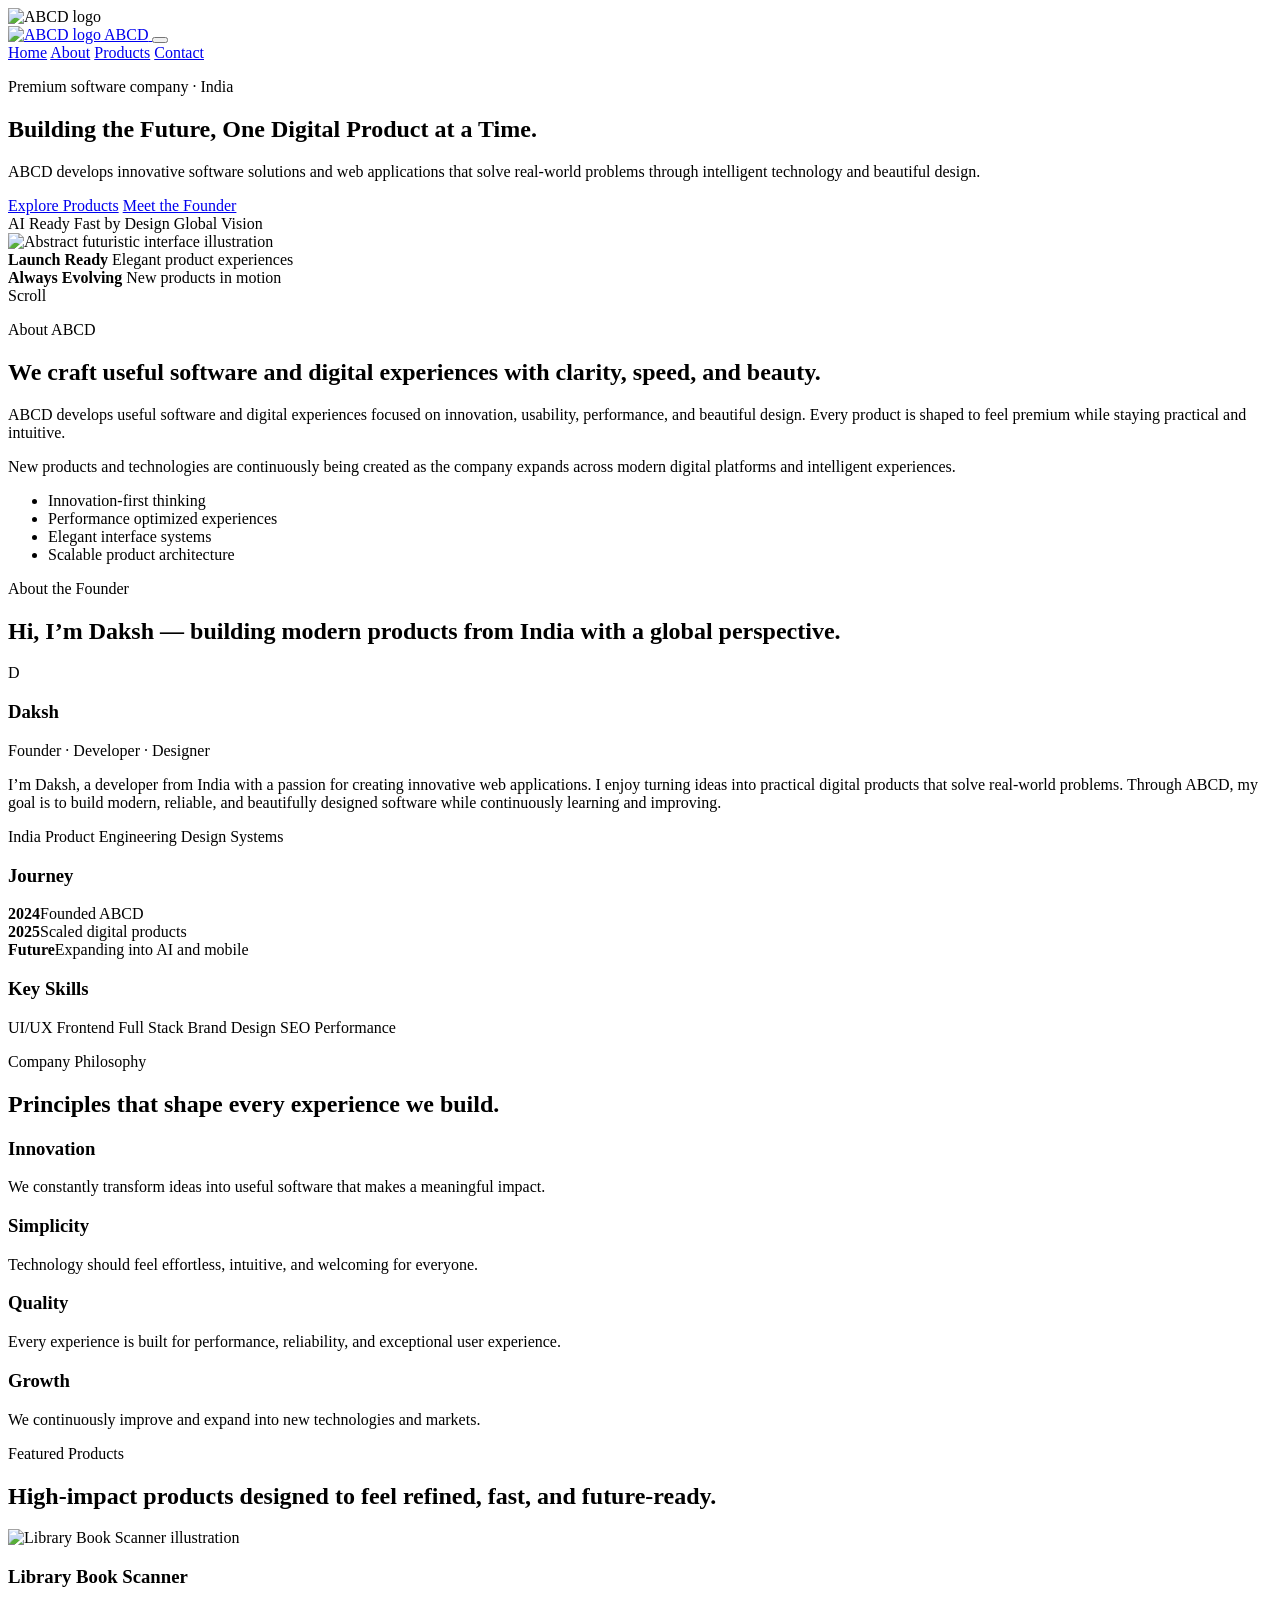
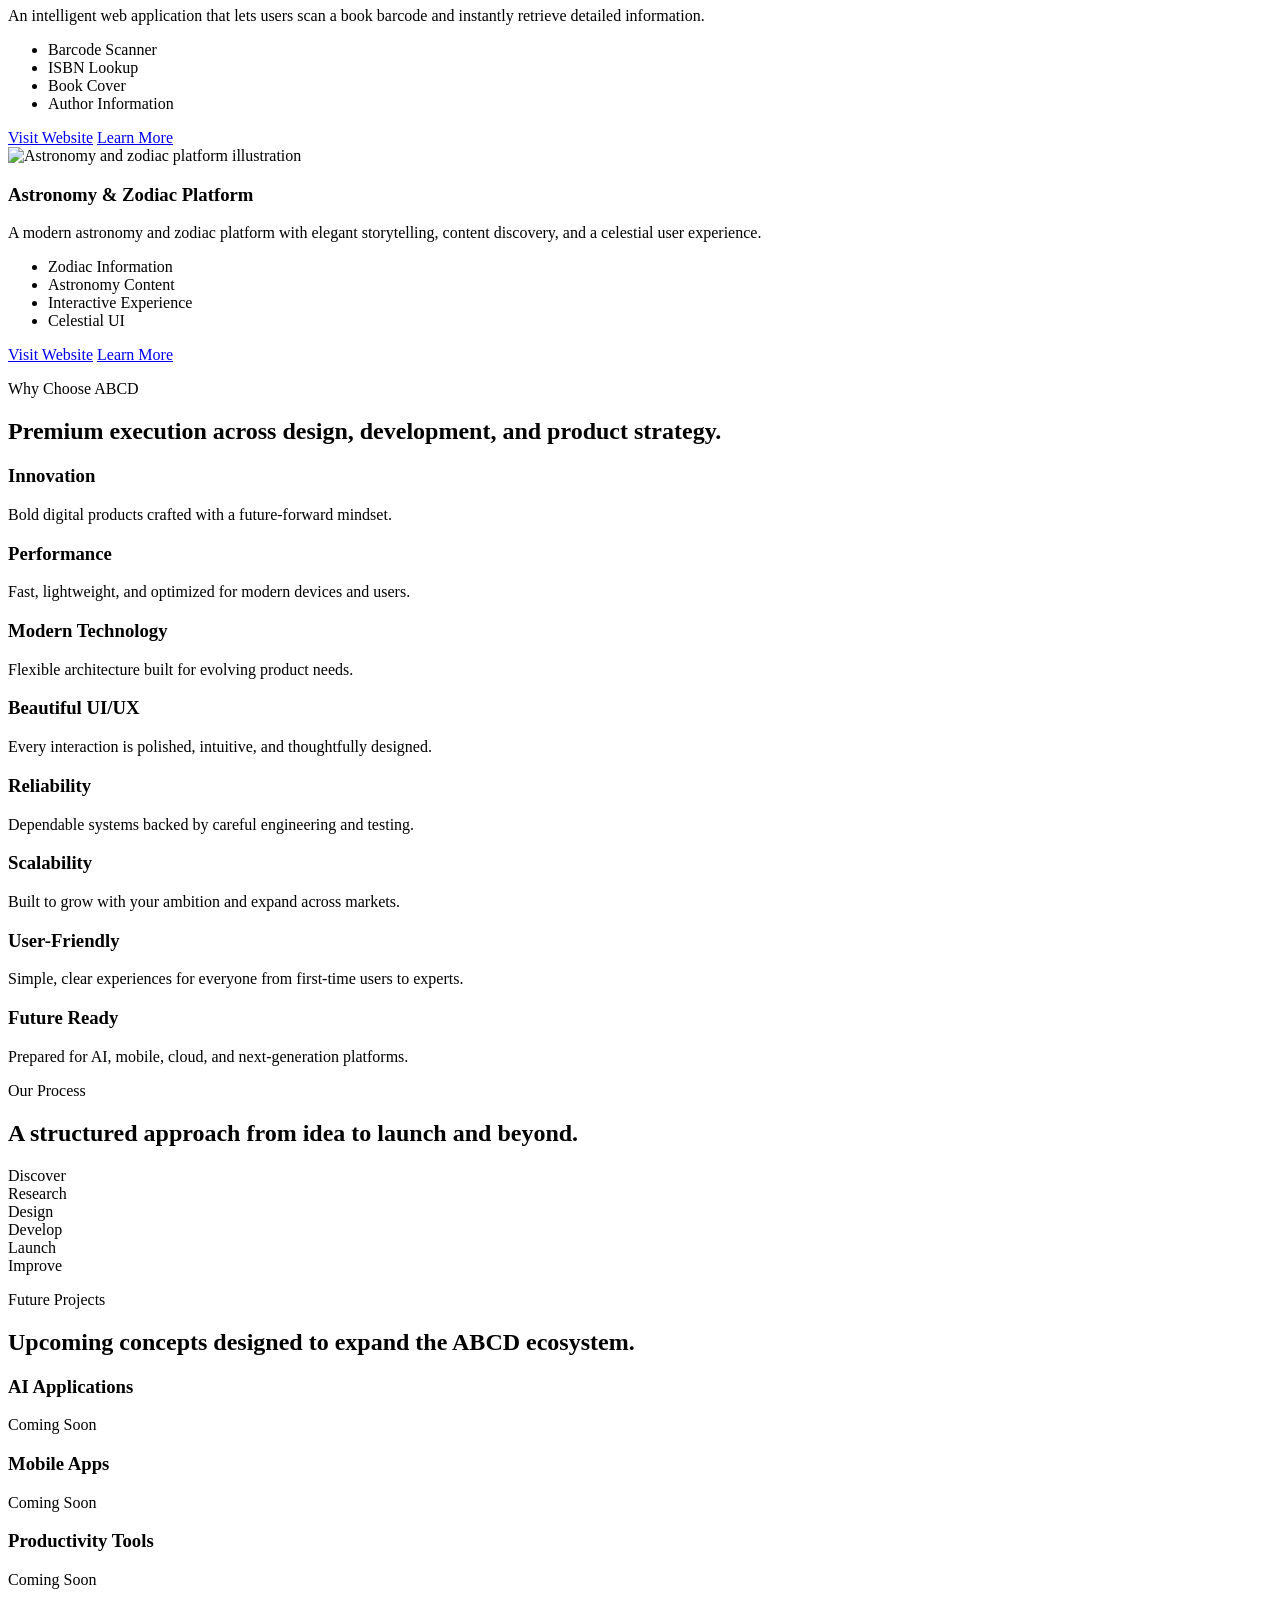
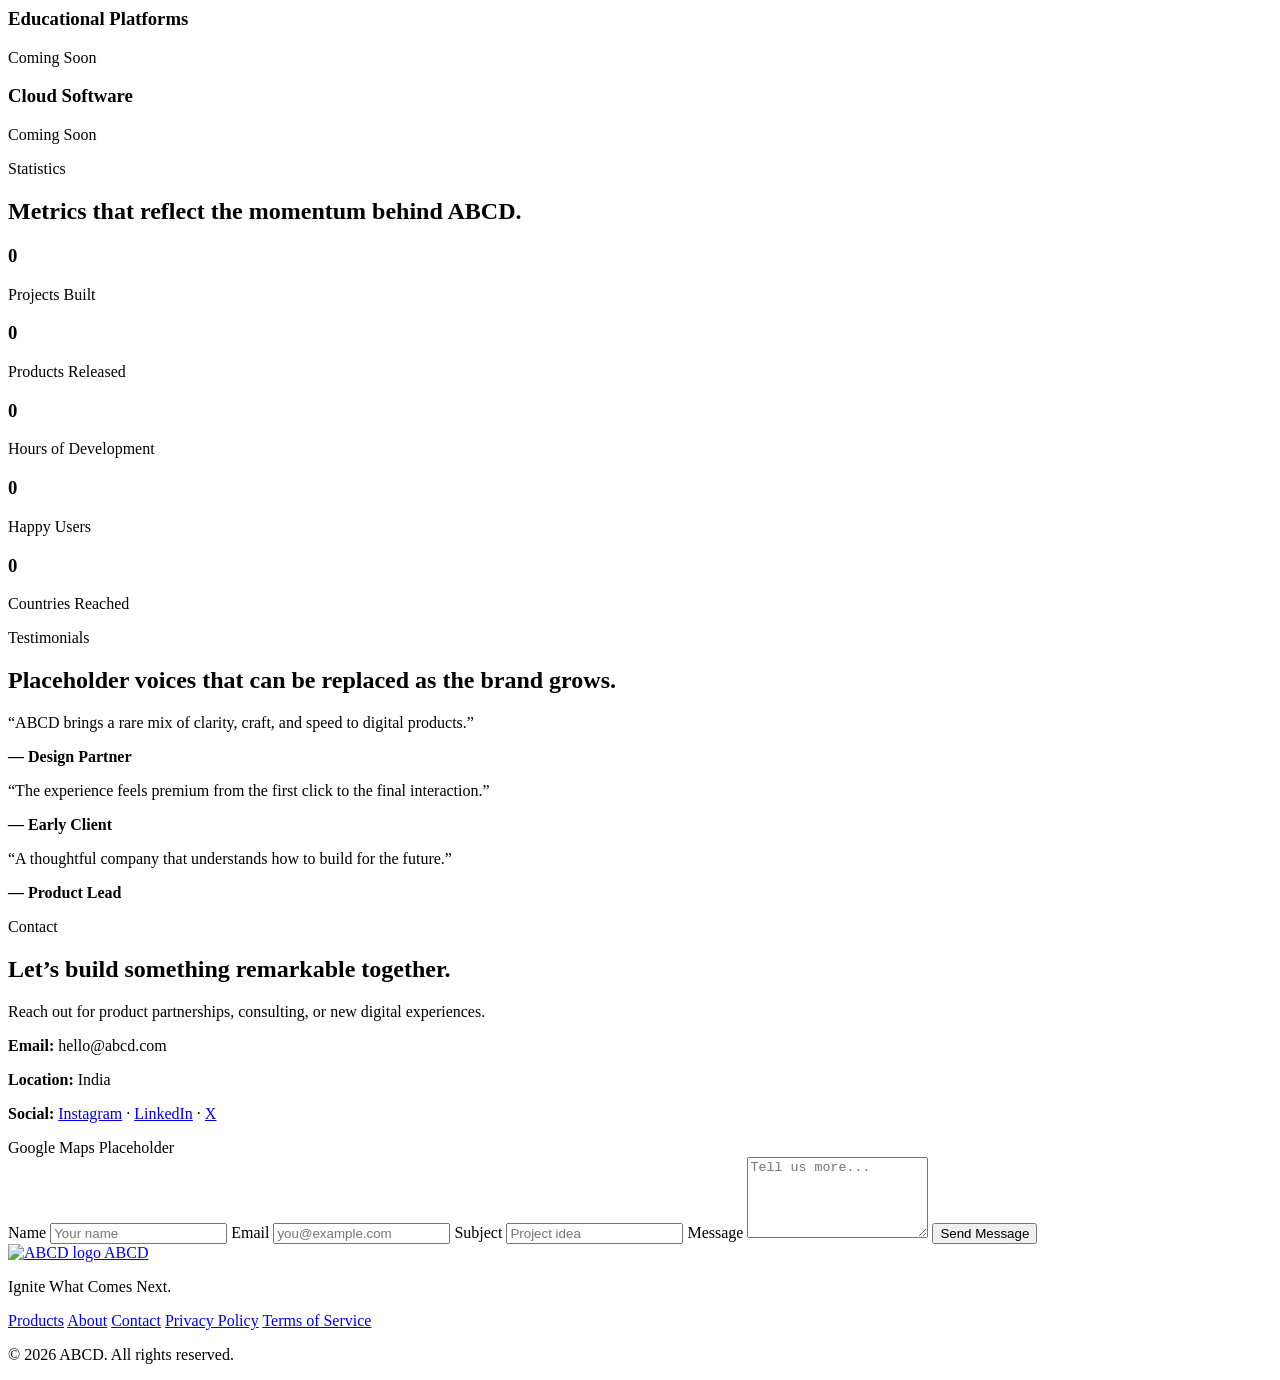
==== index.html @ 590b27d1 "Add files via upload" ====
<!DOCTYPE html>
<html lang="en">
  <head>
    <meta charset="UTF-8" />
    <meta name="viewport" content="width=device-width, initial-scale=1.0" />
    <title>ABCD | Premium Software Company</title>
    <meta
      name="description"
      content="ABCD develops innovative software solutions and digital experiences focused on design, performance, reliability, and future-ready technology."
    />
    <meta name="theme-color" content="#06040b" />
    <meta property="og:title" content="ABCD | Premium Software Company" />
    <meta
      property="og:description"
      content="Building the future, one digital product at a time."
    />
    <meta property="og:type" content="website" />
    <meta property="og:url" content="https://abcdisfree.github.io/ABCD/" />
    <meta property="og:image" content="https://abcdisfree.github.io/ABCD/images/logo.svg" />
    <meta name="twitter:card" content="summary_large_image" />
    <meta name="twitter:title" content="ABCD | Premium Software Company" />
    <meta name="twitter:description" content="Building the future, one digital product at a time." />
    <link rel="canonical" href="https://abcdisfree.github.io/ABCD/" />
    <link rel="icon" href="images/logo.svg" type="image/svg+xml" />
    <link rel="preconnect" href="https://fonts.googleapis.com" />
    <link rel="preconnect" href="https://fonts.gstatic.com" crossorigin />
    <link
      href="https://fonts.googleapis.com/css2?family=Inter:wght@400;500;600;700;800&display=swap"
      rel="stylesheet"
    />
    <link rel="stylesheet" href="css/style.css" />
    <link rel="stylesheet" href="css/animations.css" />
    <link rel="stylesheet" href="css/responsive.css" />
    <script type="application/ld+json">
      {
        "@context": "https://schema.org",
        "@type": "Organization",
        "name": "ABCD",
        "url": "https://abcdisfree.github.io/ABCD/",
        "description": "Premium software company creating digital products and intelligent web experiences.",
        "logo": "https://abcdisfree.github.io/ABCD/images/logo.svg"
      }
    </script>
  </head>
  <body>
    <div class="page-loader" aria-hidden="true">
      <div class="loader-ring">
        <img src="images/logo.svg" alt="ABCD logo" />
      </div>
    </div>

    <div class="site-bg" aria-hidden="true">
      <div class="orb orb-a"></div>
      <div class="orb orb-b"></div>
      <div class="orb orb-c"></div>
    </div>

    <header class="site-header" id="top">
      <a class="brand" href="index.html" aria-label="ABCD home">
        <img src="images/logo.svg" alt="ABCD logo" />
        <span>ABCD</span>
      </a>
      <button class="nav-toggle" aria-label="Toggle navigation" aria-expanded="false">
        <span></span><span></span><span></span>
      </button>
      <nav class="site-nav" aria-label="Primary">
        <a href="index.html" class="active">Home</a>
        <a href="about.html">About</a>
        <a href="products.html">Products</a>
        <a href="contact.html">Contact</a>
      </nav>
    </header>

    <main>
      <section class="hero section">
        <div class="hero-copy reveal">
          <p class="eyebrow">Premium software company · India</p>
          <h1>Building the Future, One Digital Product at a Time.</h1>
          <p class="hero-subtitle">
            ABCD develops innovative software solutions and web applications that solve real-world problems through intelligent technology and beautiful design.
          </p>
          <div class="hero-actions">
            <a href="products.html" class="btn btn-primary">Explore Products</a>
            <a href="about.html#founder" class="btn btn-secondary">Meet the Founder</a>
          </div>
          <div class="hero-badges">
            <span>AI Ready</span>
            <span>Fast by Design</span>
            <span>Global Vision</span>
          </div>
        </div>
        <div class="hero-visual reveal">
          <div class="glass-card hero-panel">
            <img src="images/hero/hero-visual.svg" alt="Abstract futuristic interface illustration" />
          </div>
          <div class="floating-card card-top">
            <strong>Launch Ready</strong>
            <span>Elegant product experiences</span>
          </div>
          <div class="floating-card card-bottom">
            <strong>Always Evolving</strong>
            <span>New products in motion</span>
          </div>
        </div>
        <div class="scroll-indicator" aria-hidden="true">
          <span>Scroll</span>
          <div class="mouse"><span></span></div>
        </div>
      </section>

      <section class="section about-spotlight" id="about">
        <div class="section-heading reveal">
          <p class="eyebrow">About ABCD</p>
          <h2>We craft useful software and digital experiences with clarity, speed, and beauty.</h2>
        </div>
        <div class="split-grid">
          <div class="glass-card reveal">
            <p>
              ABCD develops useful software and digital experiences focused on innovation, usability, performance, and beautiful design. Every product is shaped to feel premium while staying practical and intuitive.
            </p>
            <p>
              New products and technologies are continuously being created as the company expands across modern digital platforms and intelligent experiences.
            </p>
          </div>
          <div class="glass-card reveal">
            <ul class="feature-list">
              <li>Innovation-first thinking</li>
              <li>Performance optimized experiences</li>
              <li>Elegant interface systems</li>
              <li>Scalable product architecture</li>
            </ul>
          </div>
        </div>
      </section>

      <section class="section founder-section" id="founder">
        <div class="section-heading reveal">
          <p class="eyebrow">About the Founder</p>
          <h2>Hi, I’m Daksh — building modern products from India with a global perspective.</h2>
        </div>
        <div class="founder-grid">
          <div class="glass-card founder-card reveal">
            <div class="founder-avatar">D</div>
            <h3>Daksh</h3>
            <p class="founder-role">Founder · Developer · Designer</p>
            <p>
              I’m Daksh, a developer from India with a passion for creating innovative web applications. I enjoy turning ideas into practical digital products that solve real-world problems. Through ABCD, my goal is to build modern, reliable, and beautifully designed software while continuously learning and improving.
            </p>
            <div class="founder-meta">
              <span>India</span>
              <span>Product Engineering</span>
              <span>Design Systems</span>
            </div>
          </div>
          <div class="glass-card reveal">
            <div class="timeline-card">
              <h3>Journey</h3>
              <div class="timeline">
                <div><strong>2024</strong><span>Founded ABCD</span></div>
                <div><strong>2025</strong><span>Scaled digital products</span></div>
                <div><strong>Future</strong><span>Expanding into AI and mobile</span></div>
              </div>
            </div>
            <div class="skills-card">
              <h3>Key Skills</h3>
              <div class="skill-tags">
                <span>UI/UX</span>
                <span>Frontend</span>
                <span>Full Stack</span>
                <span>Brand Design</span>
                <span>SEO</span>
                <span>Performance</span>
              </div>
            </div>
          </div>
        </div>
      </section>

      <section class="section philosophy-section">
        <div class="section-heading reveal">
          <p class="eyebrow">Company Philosophy</p>
          <h2>Principles that shape every experience we build.</h2>
        </div>
        <div class="card-grid">
          <article class="glass-card philosophy-card reveal">
            <h3>Innovation</h3>
            <p>We constantly transform ideas into useful software that makes a meaningful impact.</p>
          </article>
          <article class="glass-card philosophy-card reveal">
            <h3>Simplicity</h3>
            <p>Technology should feel effortless, intuitive, and welcoming for everyone.</p>
          </article>
          <article class="glass-card philosophy-card reveal">
            <h3>Quality</h3>
            <p>Every experience is built for performance, reliability, and exceptional user experience.</p>
          </article>
          <article class="glass-card philosophy-card reveal">
            <h3>Growth</h3>
            <p>We continuously improve and expand into new technologies and markets.</p>
          </article>
        </div>
      </section>

      <section class="section featured-section" id="products">
        <div class="section-heading reveal">
          <p class="eyebrow">Featured Products</p>
          <h2>High-impact products designed to feel refined, fast, and future-ready.</h2>
        </div>
        <div class="card-grid product-grid">
          <article class="glass-card product-card reveal">
            <img src="images/products/library.svg" alt="Library Book Scanner illustration" />
            <h3>Library Book Scanner</h3>
            <p>An intelligent web application that lets users scan a book barcode and instantly retrieve detailed information.</p>
            <ul>
              <li>Barcode Scanner</li>
              <li>ISBN Lookup</li>
              <li>Book Cover</li>
              <li>Author Information</li>
            </ul>
            <div class="card-actions">
              <a href="https://abcdisfree.github.io/library/" target="_blank" rel="noreferrer" class="btn btn-primary">Visit Website</a>
              <a href="products.html" class="btn btn-secondary">Learn More</a>
            </div>
          </article>
          <article class="glass-card product-card reveal">
            <img src="images/products/astronomy.svg" alt="Astronomy and zodiac platform illustration" />
            <h3>Astronomy &amp; Zodiac Platform</h3>
            <p>A modern astronomy and zodiac platform with elegant storytelling, content discovery, and a celestial user experience.</p>
            <ul>
              <li>Zodiac Information</li>
              <li>Astronomy Content</li>
              <li>Interactive Experience</li>
              <li>Celestial UI</li>
            </ul>
            <div class="card-actions">
              <a href="https://abcdisfree.github.io/zodiac/" target="_blank" rel="noreferrer" class="btn btn-primary">Visit Website</a>
              <a href="products.html" class="btn btn-secondary">Learn More</a>
            </div>
          </article>
        </div>
      </section>

      <section class="section">
        <div class="section-heading reveal">
          <p class="eyebrow">Why Choose ABCD</p>
          <h2>Premium execution across design, development, and product strategy.</h2>
        </div>
        <div class="card-grid feature-grid">
          <article class="glass-card feature-card reveal"><h3>Innovation</h3><p>Bold digital products crafted with a future-forward mindset.</p></article>
          <article class="glass-card feature-card reveal"><h3>Performance</h3><p>Fast, lightweight, and optimized for modern devices and users.</p></article>
          <article class="glass-card feature-card reveal"><h3>Modern Technology</h3><p>Flexible architecture built for evolving product needs.</p></article>
          <article class="glass-card feature-card reveal"><h3>Beautiful UI/UX</h3><p>Every interaction is polished, intuitive, and thoughtfully designed.</p></article>
          <article class="glass-card feature-card reveal"><h3>Reliability</h3><p>Dependable systems backed by careful engineering and testing.</p></article>
          <article class="glass-card feature-card reveal"><h3>Scalability</h3><p>Built to grow with your ambition and expand across markets.</p></article>
          <article class="glass-card feature-card reveal"><h3>User-Friendly</h3><p>Simple, clear experiences for everyone from first-time users to experts.</p></article>
          <article class="glass-card feature-card reveal"><h3>Future Ready</h3><p>Prepared for AI, mobile, cloud, and next-generation platforms.</p></article>
        </div>
      </section>

      <section class="section process-section">
        <div class="section-heading reveal">
          <p class="eyebrow">Our Process</p>
          <h2>A structured approach from idea to launch and beyond.</h2>
        </div>
        <div class="process-timeline reveal">
          <div>Discover</div>
          <div>Research</div>
          <div>Design</div>
          <div>Develop</div>
          <div>Launch</div>
          <div>Improve</div>
        </div>
      </section>

      <section class="section future-section">
        <div class="section-heading reveal">
          <p class="eyebrow">Future Projects</p>
          <h2>Upcoming concepts designed to expand the ABCD ecosystem.</h2>
        </div>
        <div class="card-grid future-grid">
          <article class="glass-card future-card reveal"><h3>AI Applications</h3><p>Coming Soon</p></article>
          <article class="glass-card future-card reveal"><h3>Mobile Apps</h3><p>Coming Soon</p></article>
          <article class="glass-card future-card reveal"><h3>Productivity Tools</h3><p>Coming Soon</p></article>
          <article class="glass-card future-card reveal"><h3>Educational Platforms</h3><p>Coming Soon</p></article>
          <article class="glass-card future-card reveal"><h3>Cloud Software</h3><p>Coming Soon</p></article>
        </div>
      </section>

      <section class="section stats-section">
        <div class="section-heading reveal">
          <p class="eyebrow">Statistics</p>
          <h2>Metrics that reflect the momentum behind ABCD.</h2>
        </div>
        <div class="stats-grid">
          <article class="glass-card stat-card reveal"><h3 data-count="18">0</h3><p>Projects Built</p></article>
          <article class="glass-card stat-card reveal"><h3 data-count="2">0</h3><p>Products Released</p></article>
          <article class="glass-card stat-card reveal"><h3 data-count="5000">0</h3><p>Hours of Development</p></article>
          <article class="glass-card stat-card reveal"><h3 data-count="1200">0</h3><p>Happy Users</p></article>
          <article class="glass-card stat-card reveal"><h3 data-count="8">0</h3><p>Countries Reached</p></article>
        </div>
      </section>

      <section class="section testimonials-section">
        <div class="section-heading reveal">
          <p class="eyebrow">Testimonials</p>
          <h2>Placeholder voices that can be replaced as the brand grows.</h2>
        </div>
        <div class="card-grid testimonial-grid">
          <article class="glass-card testimonial-card reveal">
            <p>“ABCD brings a rare mix of clarity, craft, and speed to digital products.”</p>
            <strong>— Design Partner</strong>
          </article>
          <article class="glass-card testimonial-card reveal">
            <p>“The experience feels premium from the first click to the final interaction.”</p>
            <strong>— Early Client</strong>
          </article>
          <article class="glass-card testimonial-card reveal">
            <p>“A thoughtful company that understands how to build for the future.”</p>
            <strong>— Product Lead</strong>
          </article>
        </div>
      </section>
    </main>

    <section class="section contact-section" id="contact">
      <div class="contact-shell glass-card reveal">
        <div class="contact-copy">
          <p class="eyebrow">Contact</p>
          <h2>Let’s build something remarkable together.</h2>
          <p>Reach out for product partnerships, consulting, or new digital experiences.</p>
          <div class="company-info">
            <p><strong>Email:</strong> hello@abcd.com</p>
            <p><strong>Location:</strong> India</p>
            <p><strong>Social:</strong> <a href="#">Instagram</a> · <a href="#">LinkedIn</a> · <a href="#">X</a></p>
          </div>
          <div class="map-placeholder">Google Maps Placeholder</div>
        </div>
        <form class="contact-form">
          <label>
            Name
            <input type="text" name="name" placeholder="Your name" />
          </label>
          <label>
            Email
            <input type="email" name="email" placeholder="you@example.com" />
          </label>
          <label>
            Subject
            <input type="text" name="subject" placeholder="Project idea" />
          </label>
          <label>
            Message
            <textarea name="message" rows="5" placeholder="Tell us more..."></textarea>
          </label>
          <button type="submit" class="btn btn-primary">Send Message</button>
        </form>
      </div>
    </section>

    <footer class="site-footer">
      <div class="footer-brand">
        <a class="brand" href="index.html">
          <img src="images/logo.svg" alt="ABCD logo" />
          <span>ABCD</span>
        </a>
        <p>Ignite What Comes Next.</p>
      </div>
      <div class="footer-links">
        <a href="products.html">Products</a>
        <a href="about.html">About</a>
        <a href="contact.html">Contact</a>
        <a href="#">Privacy Policy</a>
        <a href="#">Terms of Service</a>
      </div>
      <p class="copyright">© 2026 ABCD. All rights reserved.</p>
    </footer>

    <script src="js/script.js"></script>
    <script src="js/animations.js"></script>
  </body>
</html>
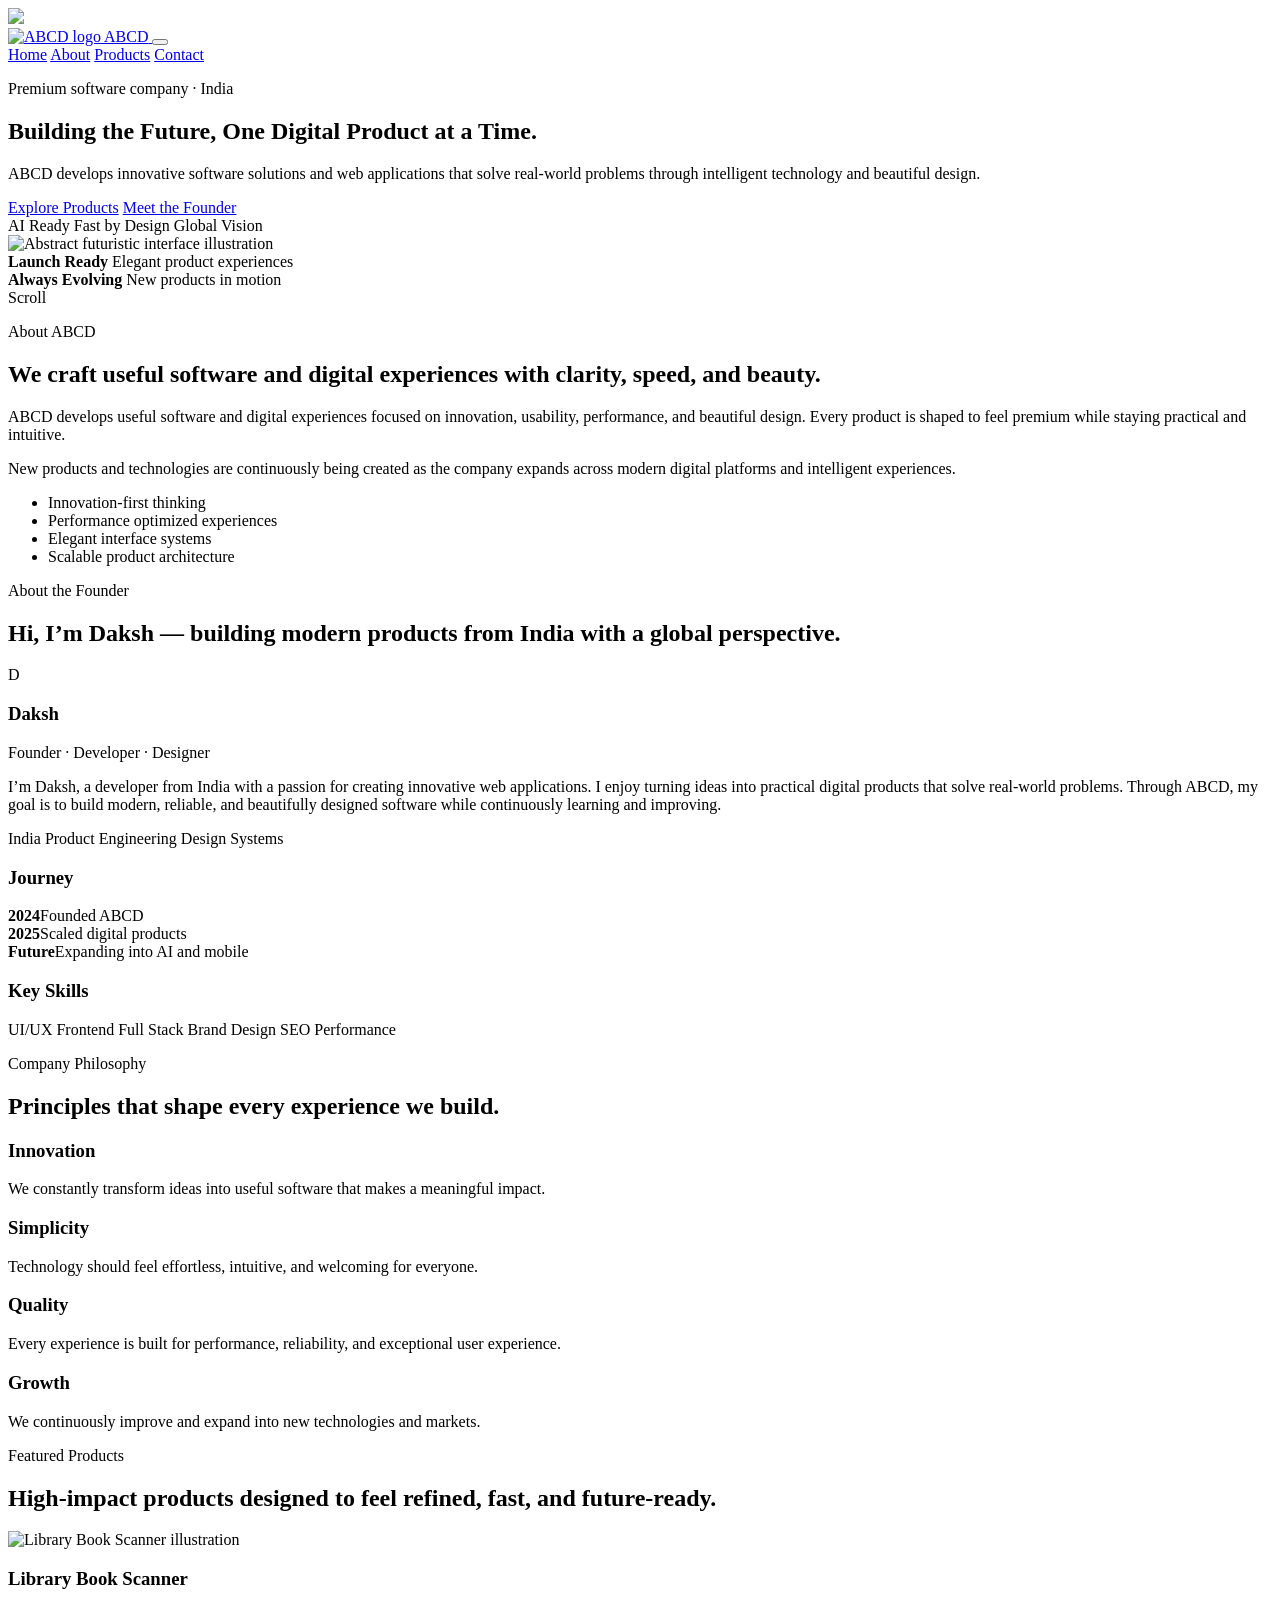
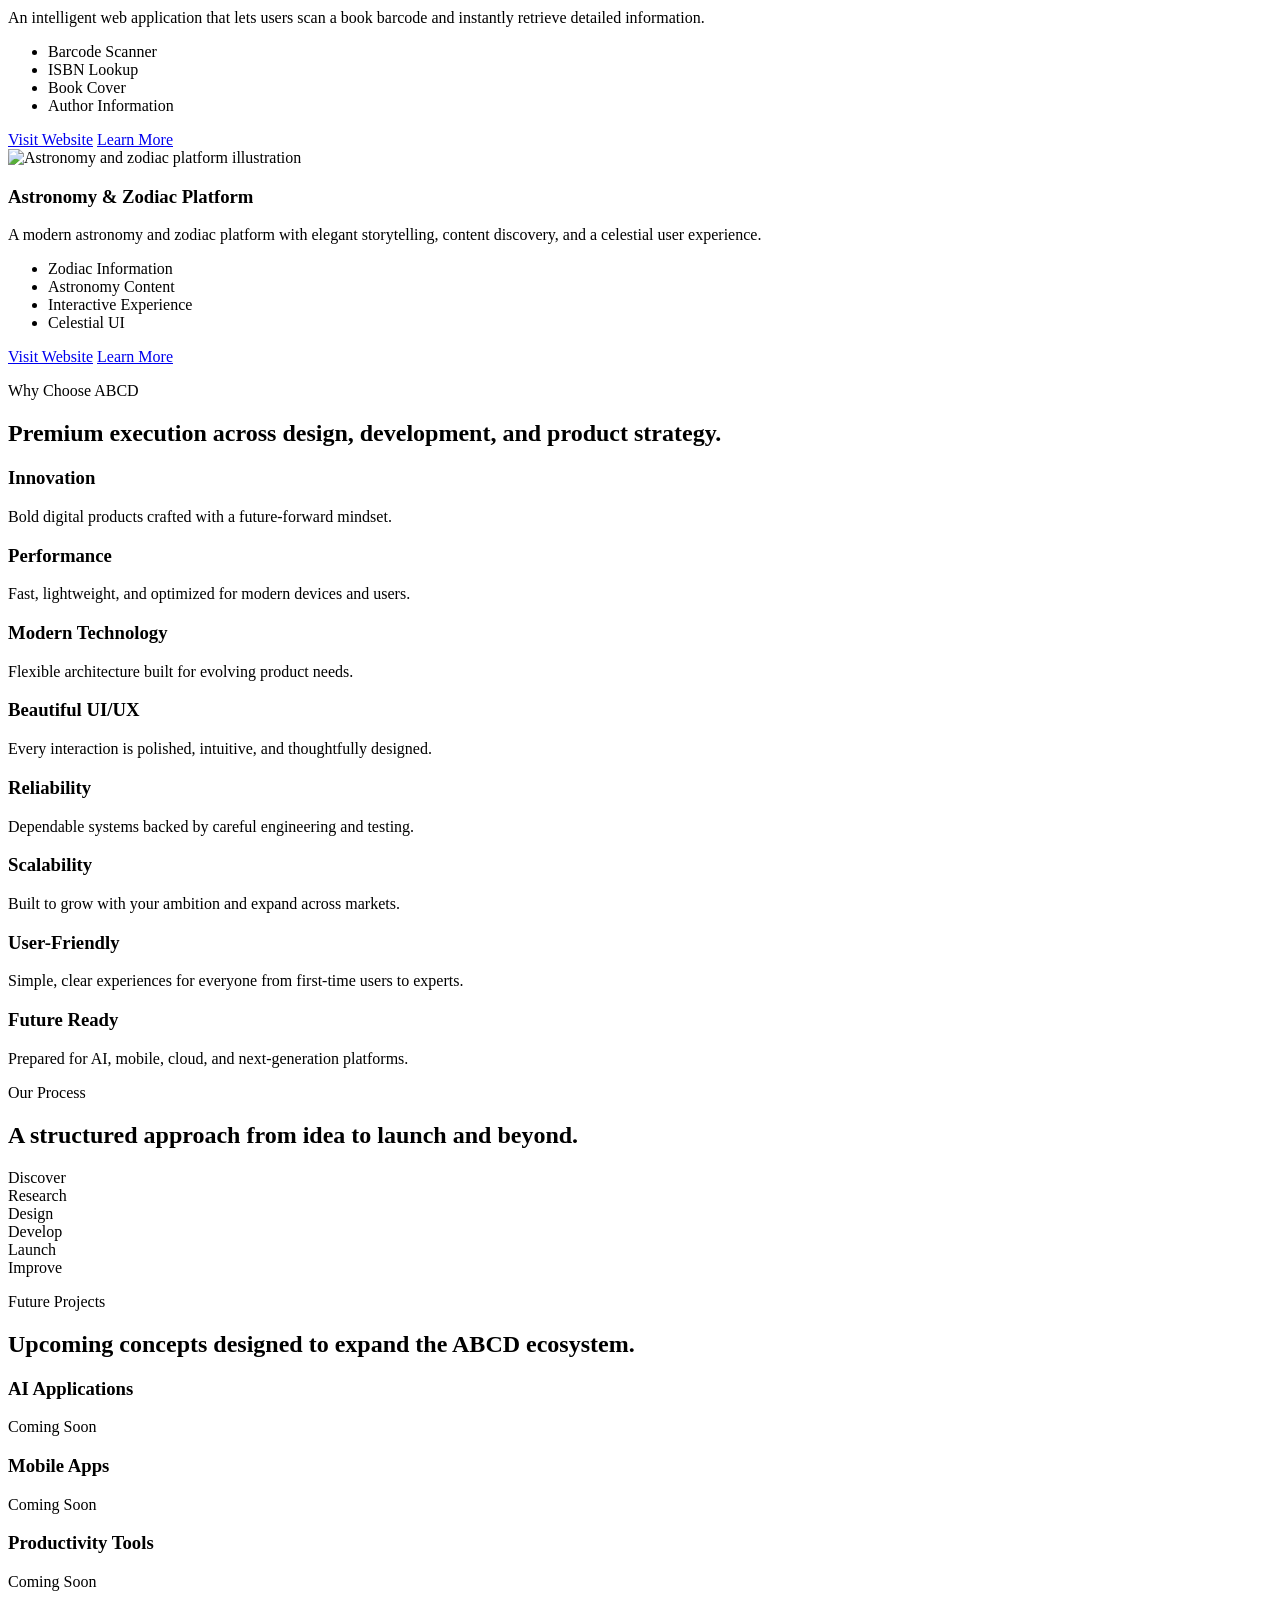
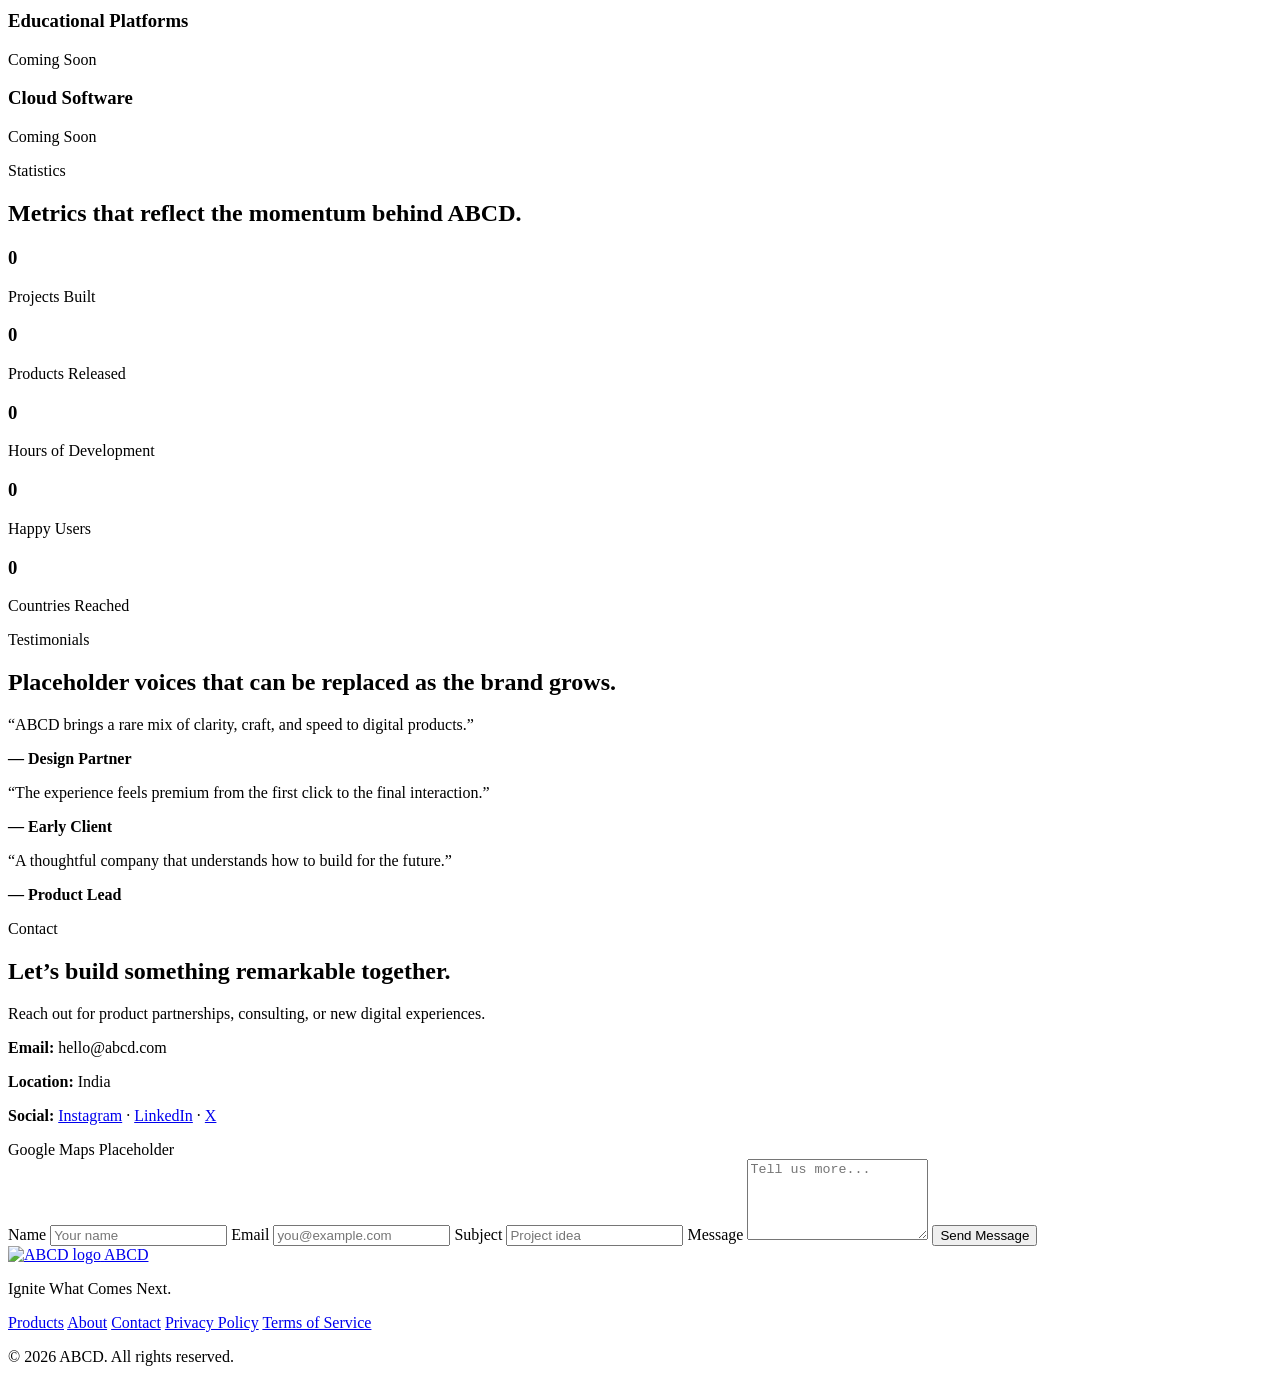
==== commit 934ac8c5: "Add files via upload" ====
--- a/index.html
+++ b/index.html
@@ -28,7 +28,7 @@
       href="https://fonts.googleapis.com/css2?family=Inter:wght@400;500;600;700;800&display=swap"
       rel="stylesheet"
     />
-    <link rel="stylesheet" href="css/style.css" />
+    <link rel="stylesheet" href="css/style.css">
     <link rel="stylesheet" href="css/animations.css" />
     <link rel="stylesheet" href="css/responsive.css" />
     <script type="application/ld+json">
@@ -45,7 +45,7 @@
   <body>
     <div class="page-loader" aria-hidden="true">
       <div class="loader-ring">
-        <img src="images/logo.svg" alt="ABCD logo" />
+<img src="images/logo.png">
       </div>
     </div>
 
@@ -375,7 +375,7 @@
       <p class="copyright">© 2026 ABCD. All rights reserved.</p>
     </footer>
 
-    <script src="js/script.js"></script>
+<script src="js/script.js"></script>
     <script src="js/animations.js"></script>
   </body>
 </html>
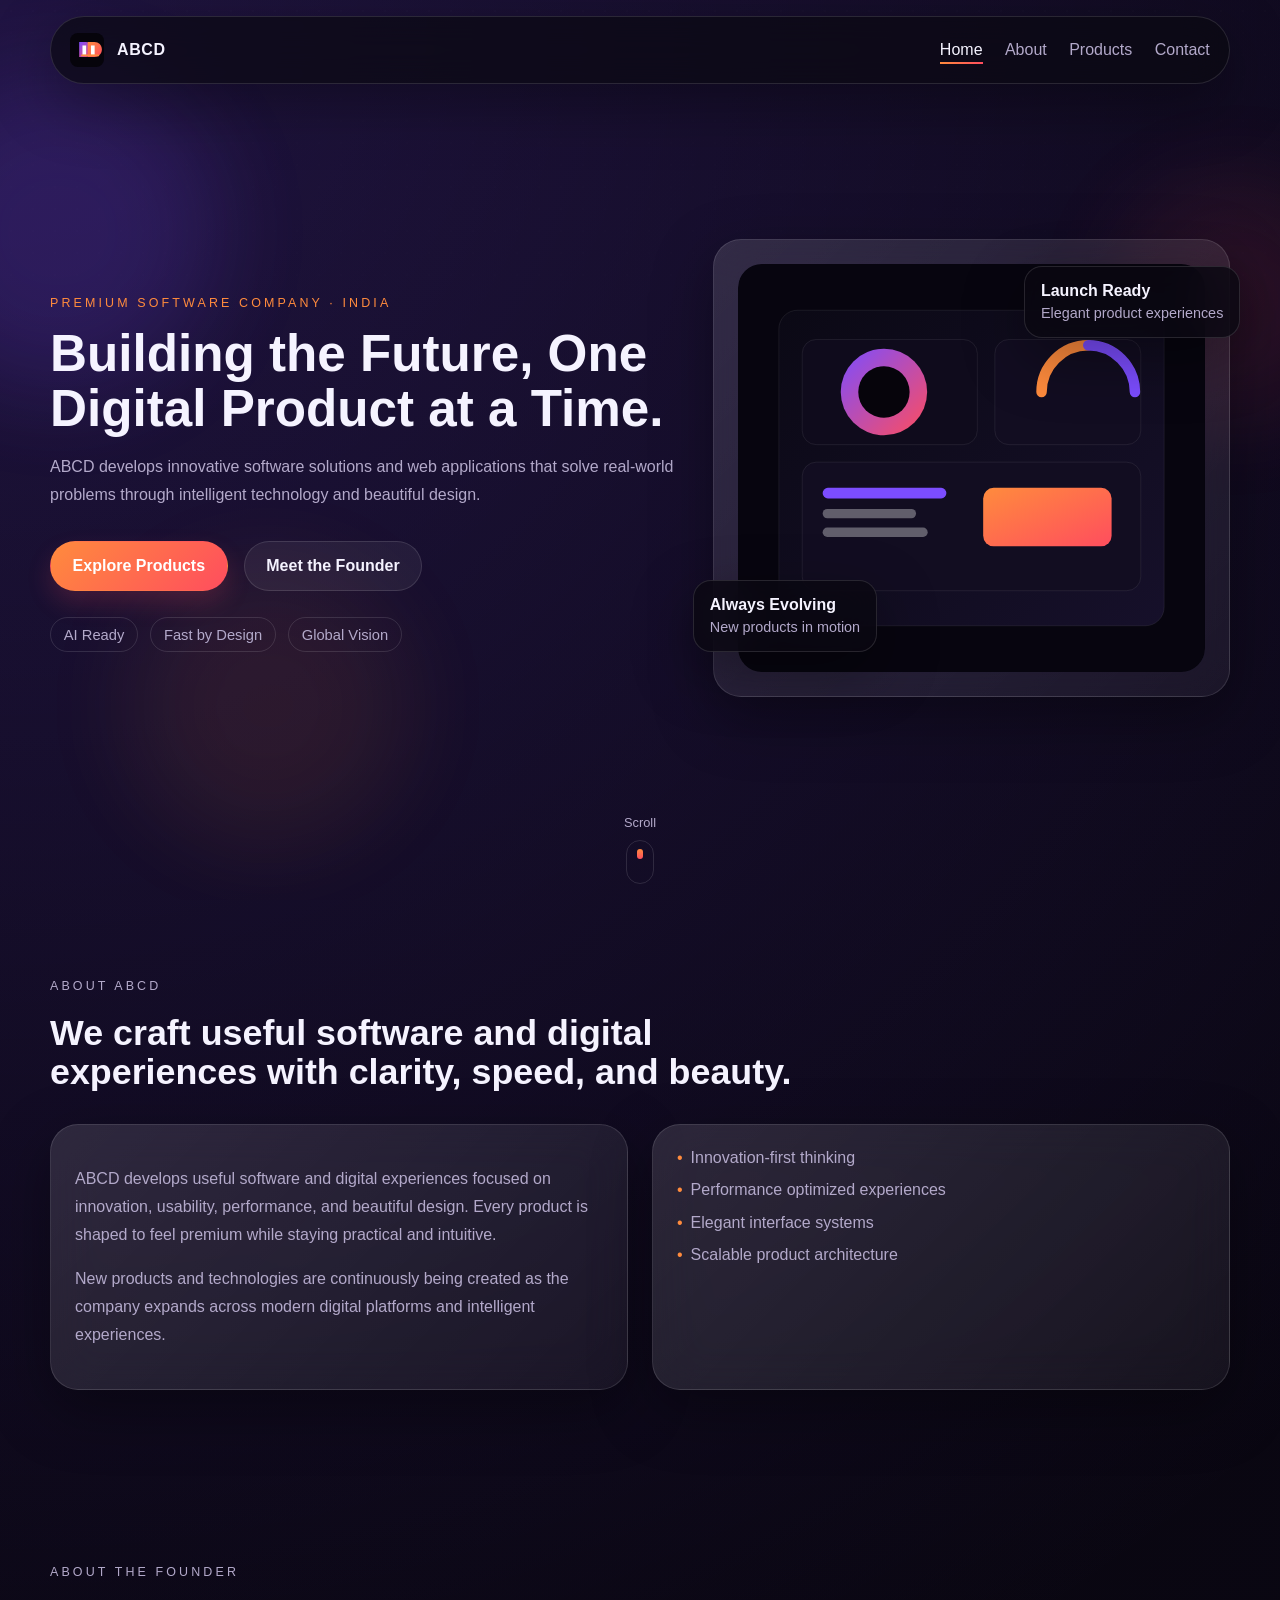
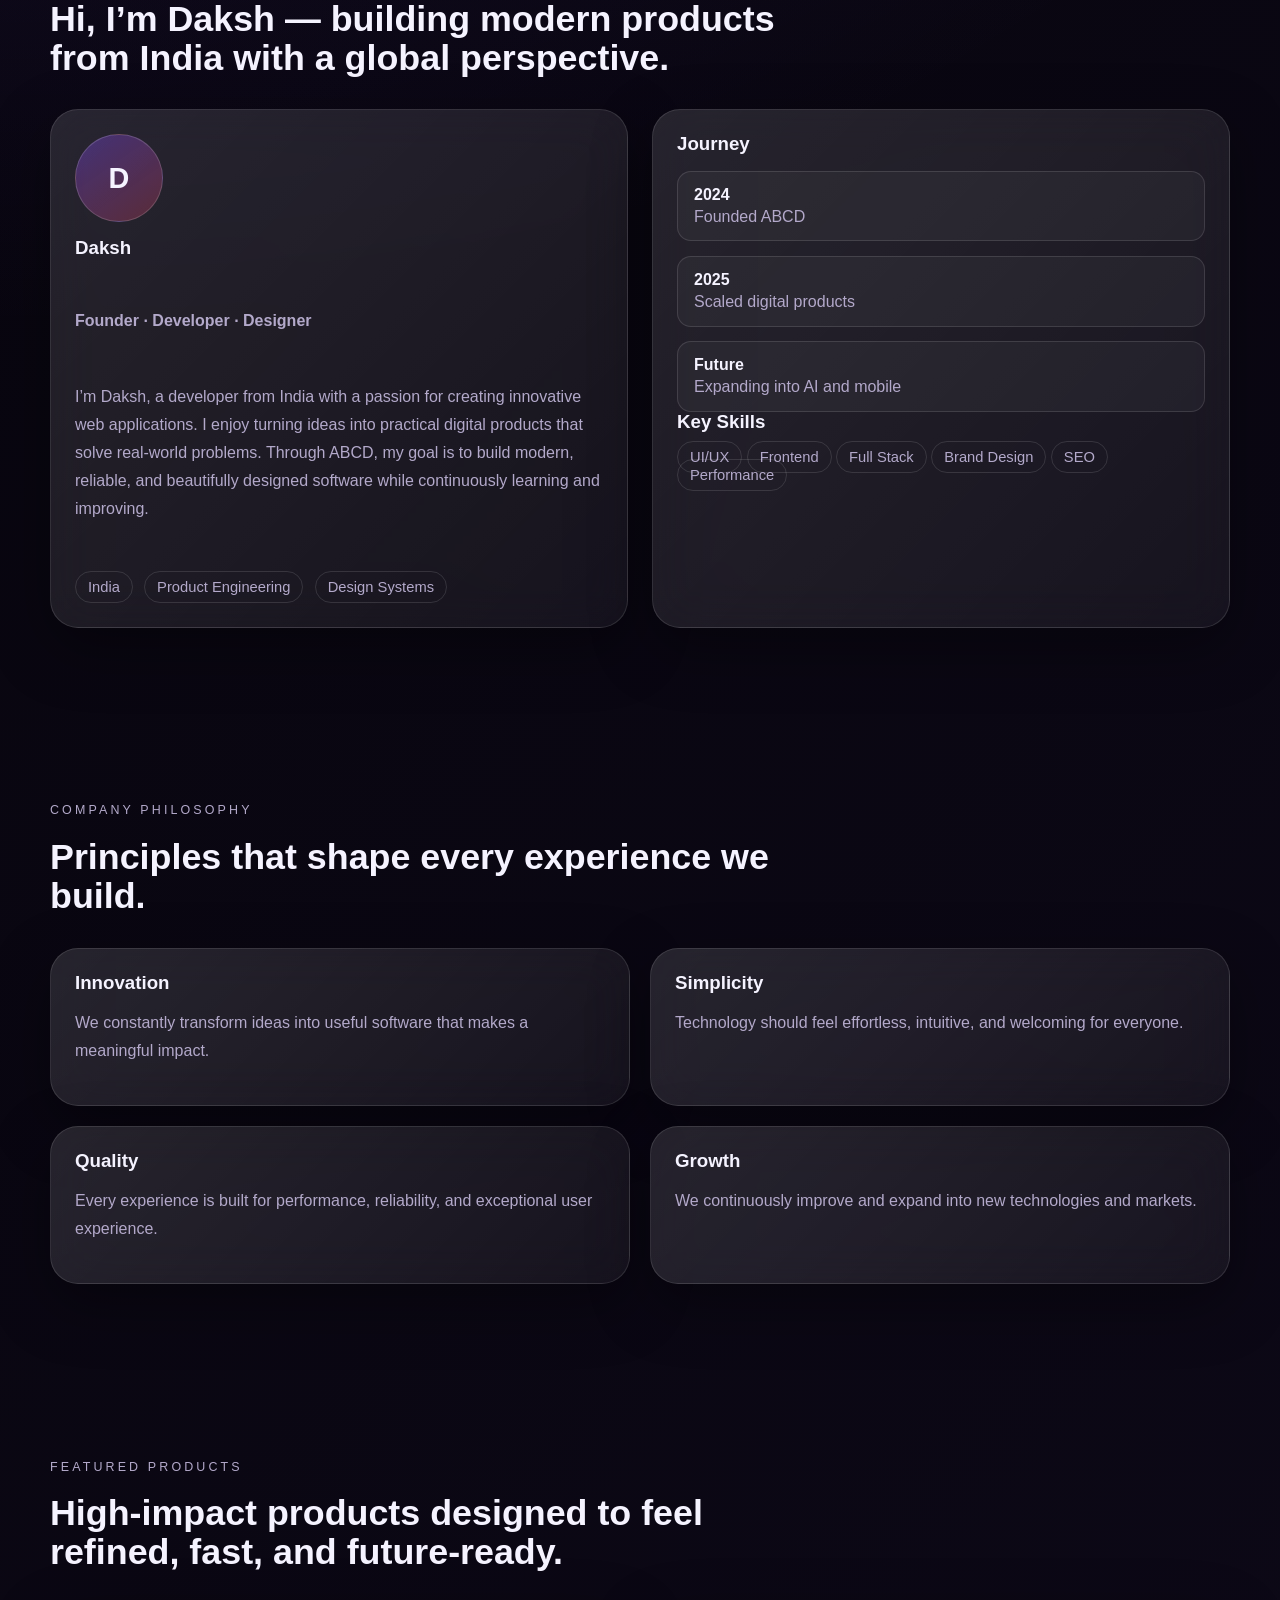
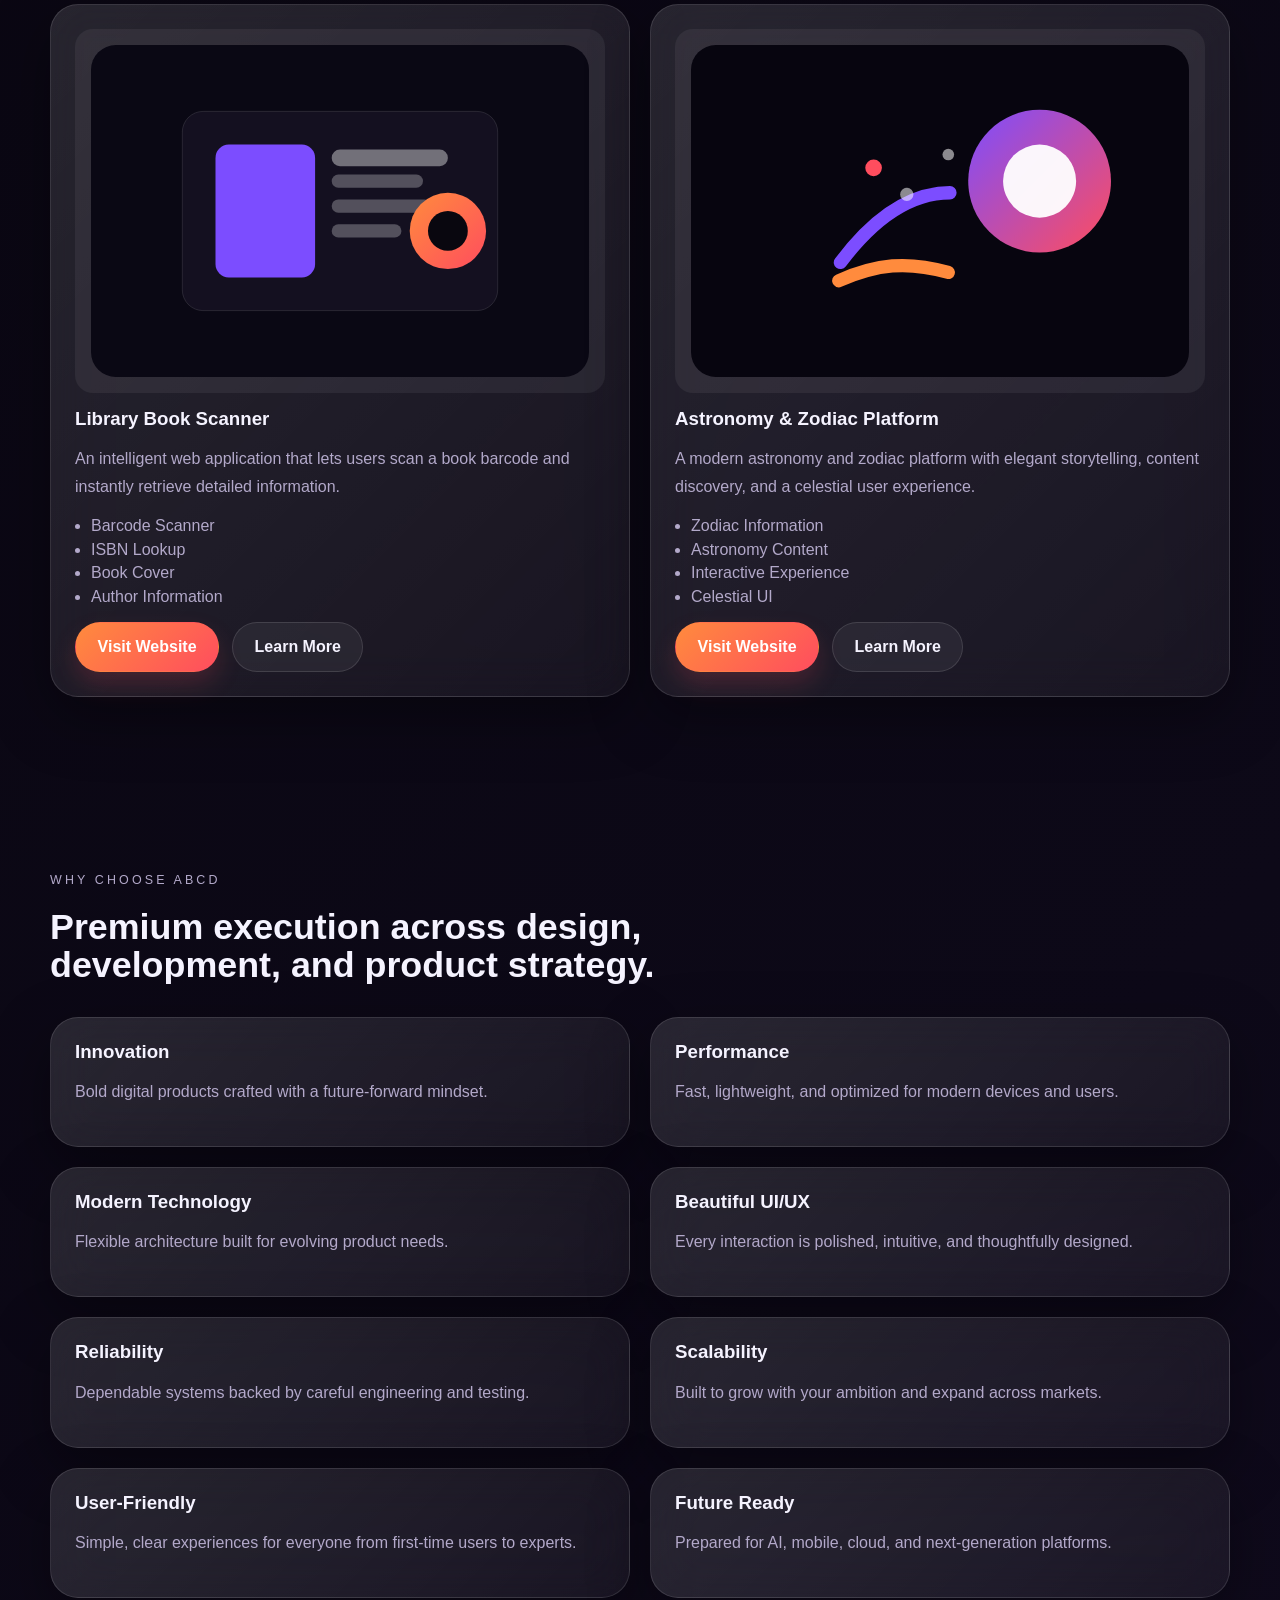
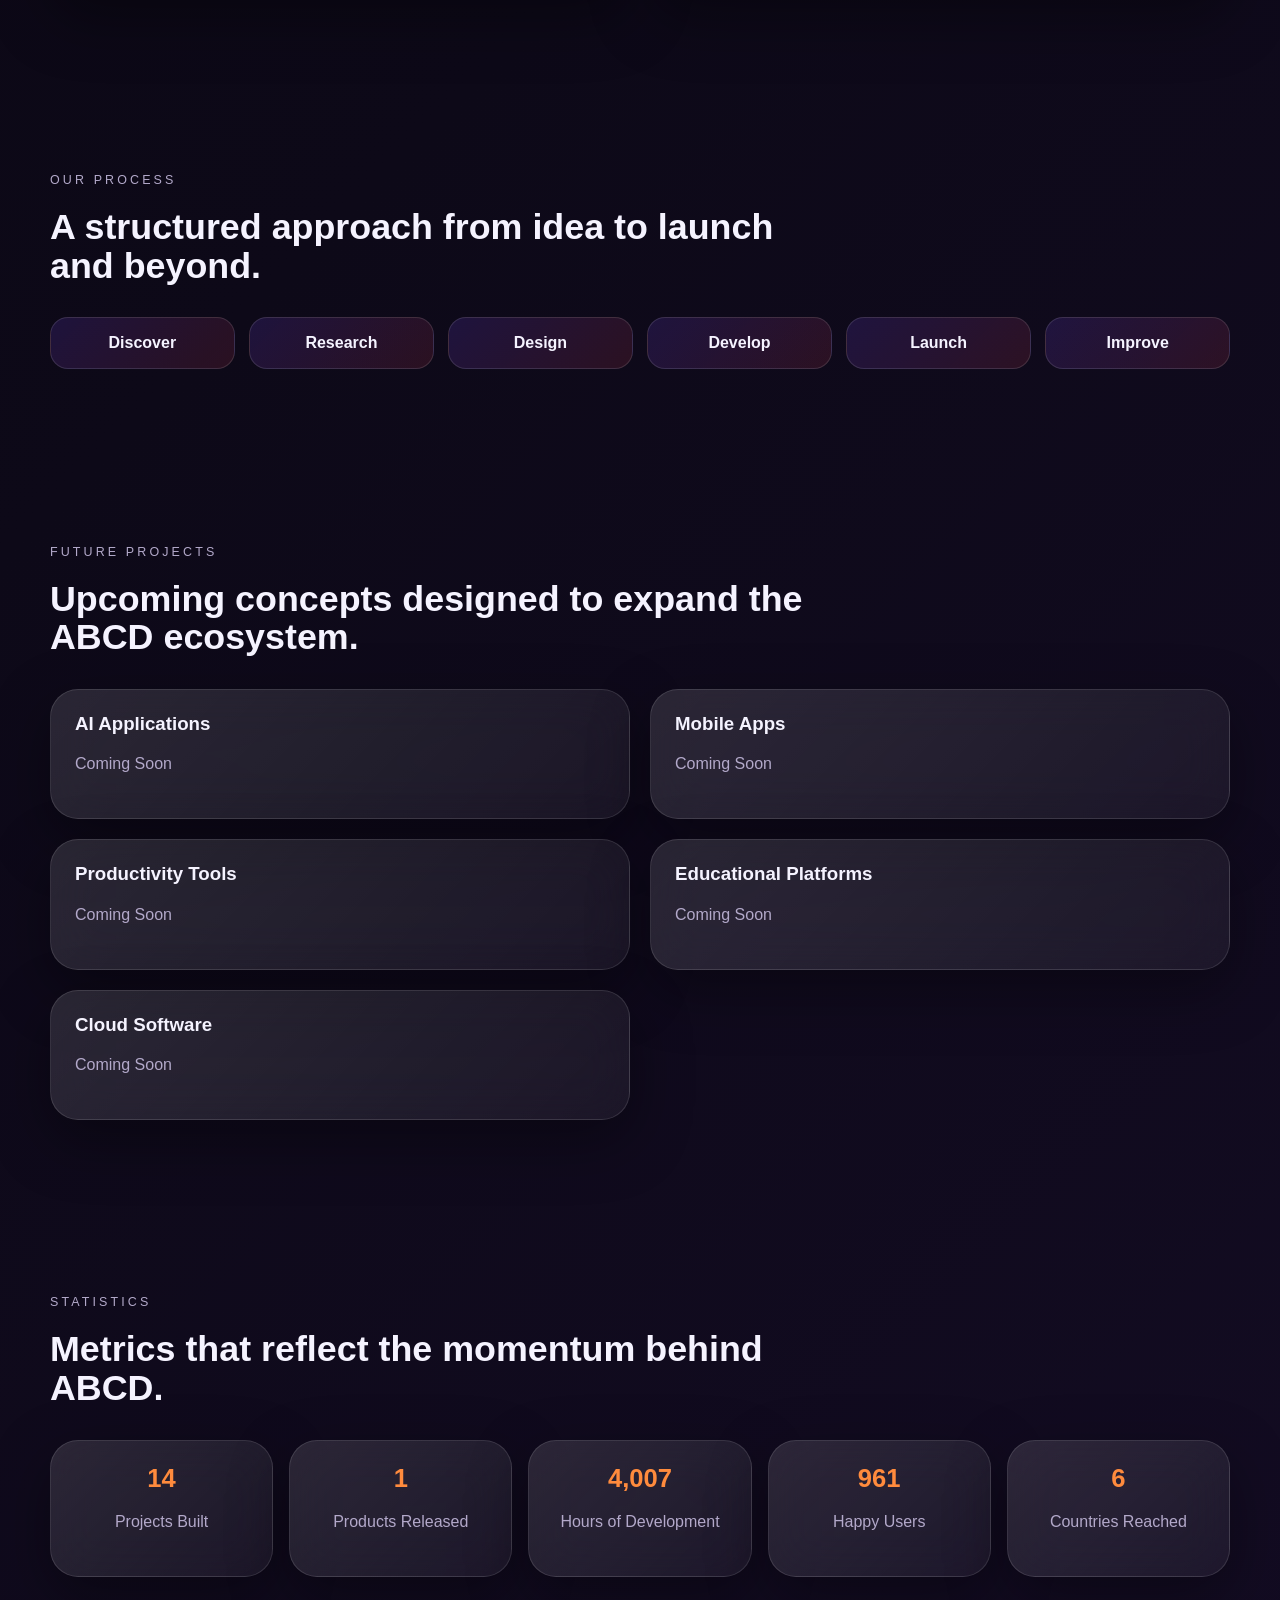
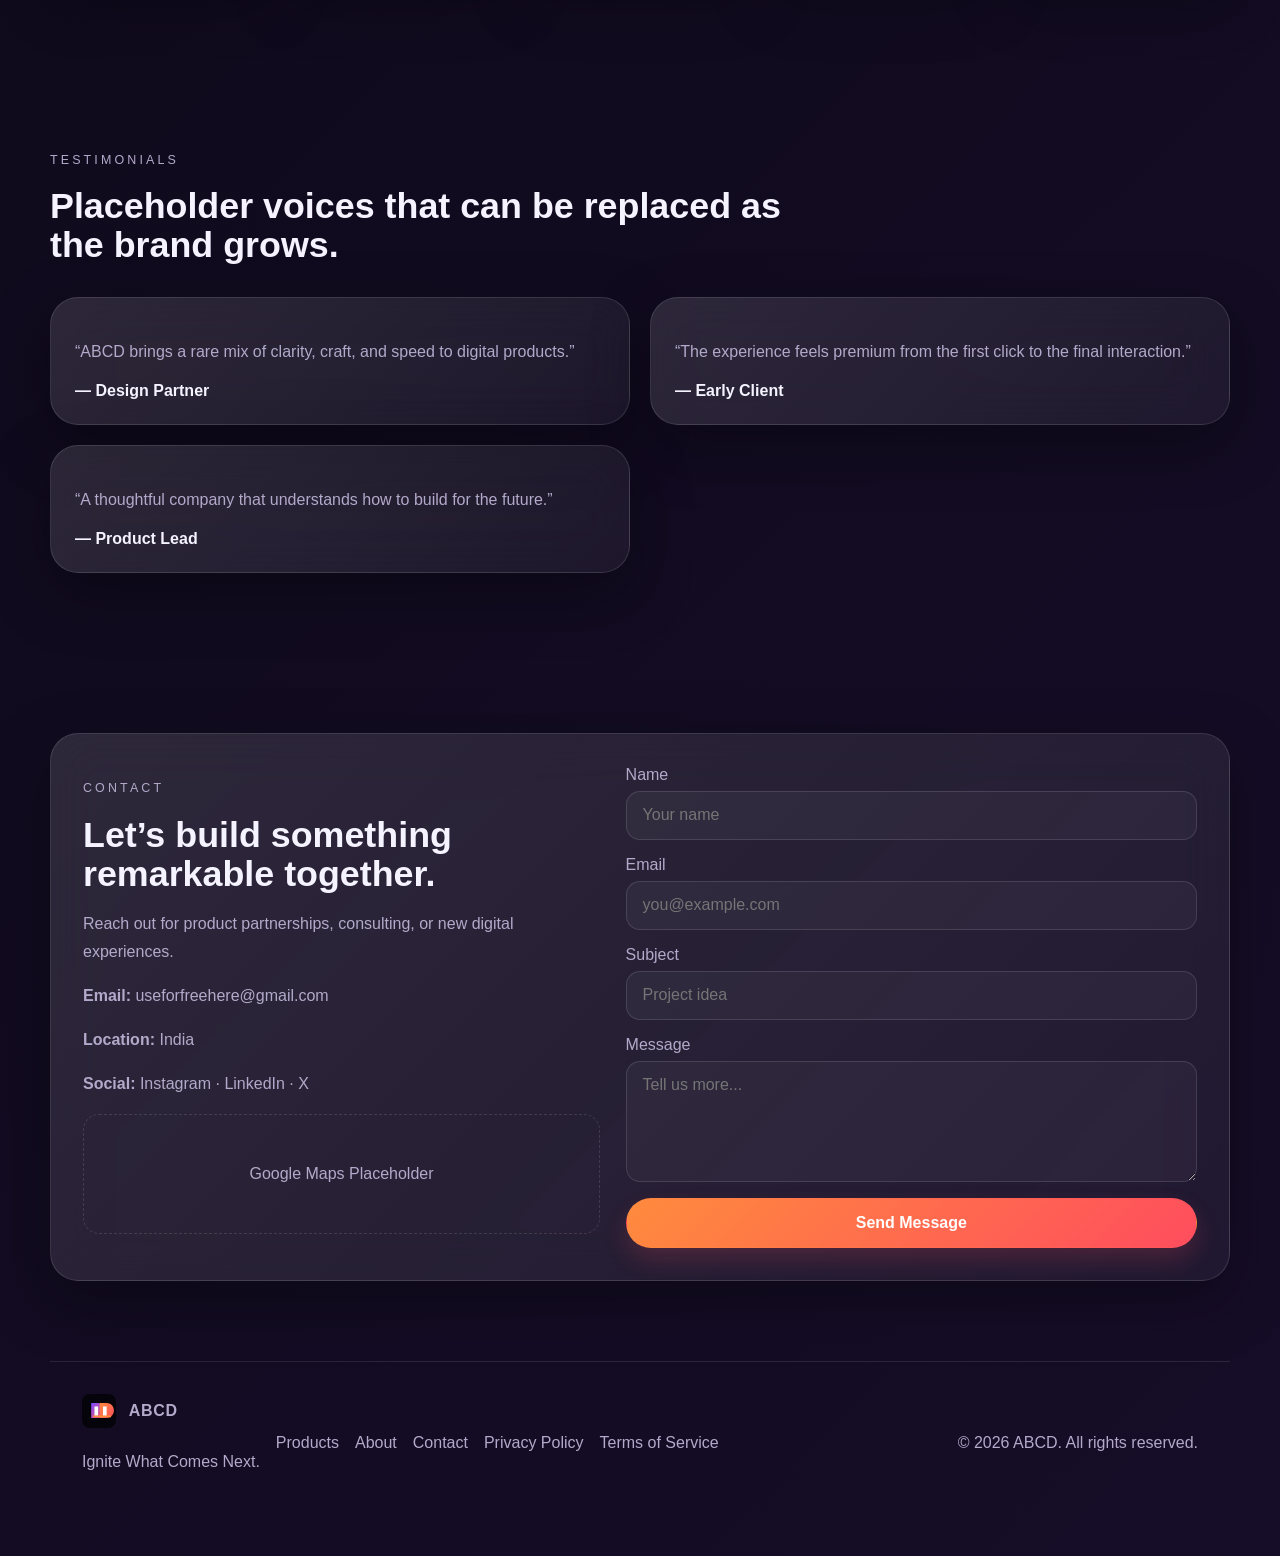
==== commit e0c1c633: "correct ai text" ====
--- a/index.html
+++ b/index.html
@@ -329,7 +329,7 @@
           <h2>Let’s build something remarkable together.</h2>
           <p>Reach out for product partnerships, consulting, or new digital experiences.</p>
           <div class="company-info">
-            <p><strong>Email:</strong> hello@abcd.com</p>
+            <p><strong>Email:</strong> useforfreehere@gmail.com</p>
             <p><strong>Location:</strong> India</p>
             <p><strong>Social:</strong> <a href="#">Instagram</a> · <a href="#">LinkedIn</a> · <a href="#">X</a></p>
           </div>
--- a/css/style.css
+++ b/css/style.css
@@ -0,0 +1,180 @@
+:root {
+  --bg: #06040b;
+  --bg-soft: rgba(255, 255, 255, 0.04);
+  --text: #f5f3ff;
+  --muted: #b3a9ca;
+  --purple: #7c4dff;
+  --orange: #ff8b3d;
+  --red: #ff4d5e;
+  --line: rgba(255, 255, 255, 0.12);
+  --shadow: 0 20px 60px rgba(0, 0, 0, 0.35);
+  --radius-xl: 28px;
+  --radius-lg: 22px;
+  --radius-md: 16px;
+  --container: min(1180px, calc(100% - 2rem));
+}
+
+* { box-sizing: border-box; }
+html { scroll-behavior: smooth; }
+body {
+  margin: 0;
+  font-family: 'Inter', sans-serif;
+  color: var(--text);
+  background: radial-gradient(circle at top left, rgba(124,77,255,0.22), transparent 24%),
+              linear-gradient(135deg, #06040b 0%, #0d0918 58%, #160d28 100%);
+  min-height: 100vh;
+  overflow-x: hidden;
+}
+
+a { color: inherit; text-decoration: none; }
+img { max-width: 100%; display: block; }
+button, input, textarea { font: inherit; }
+
+.page-loader {
+  position: fixed;
+  inset: 0;
+  background: var(--bg);
+  display: grid;
+  place-items: center;
+  z-index: 1000;
+  transition: opacity 0.6s ease, visibility 0.6s ease;
+}
+.page-loader.hidden { opacity: 0; visibility: hidden; }
+.loader-ring {
+  width: 96px; height: 96px;
+  border: 1px solid var(--line);
+  border-top-color: var(--orange);
+  border-right-color: var(--purple);
+  border-radius: 50%;
+  display: grid; place-items: center;
+  animation: spin 1.2s linear infinite;
+  box-shadow: 0 0 40px rgba(124,77,255,0.24);
+}
+.loader-ring img { width: 44px; }
+
+.site-bg {
+  position: fixed; inset: 0; pointer-events: none; z-index: -1; overflow: hidden;
+}
+.orb {
+  position: absolute; border-radius: 50%; filter: blur(50px); opacity: 0.45; animation: float 10s ease-in-out infinite;
+}
+.orb-a { width: 320px; height: 320px; background: rgba(124,77,255,0.38); left: -8%; top: 8%; }
+.orb-b { width: 240px; height: 240px; background: rgba(255,77,94,0.24); right: -6%; top: 20%; animation-delay: -3s; }
+.orb-c { width: 280px; height: 280px; background: rgba(255,139,61,0.2); bottom: 6%; left: 10%; animation-delay: -6s; }
+
+.site-header {
+  position: sticky; top: 0; z-index: 90; display: flex; align-items: center; justify-content: space-between;
+  width: min(1180px, calc(100% - 2rem)); margin: 1rem auto 0; padding: 1rem 1.2rem; border: 1px solid var(--line);
+  border-radius: 999px; background: rgba(11, 9, 18, 0.7); backdrop-filter: blur(20px); box-shadow: var(--shadow);
+  transition: transform 0.3s ease, background 0.3s ease;
+}
+.site-header.scrolled { transform: translateY(-8px); background: rgba(8, 6, 14, 0.9); }
+.site-header.hidden { transform: translateY(-120%); }
+.brand { display: inline-flex; align-items: center; gap: 0.8rem; font-weight: 700; letter-spacing: 0.04em; }
+.brand img { width: 34px; }
+.site-nav { display: flex; gap: 1.4rem; align-items: center; }
+.site-nav a { color: var(--muted); transition: color 0.25s ease; position: relative; }
+.site-nav a:hover, .site-nav a.active { color: var(--text); }
+.site-nav a.active::after { content: ''; position: absolute; left: 0; bottom: -0.3rem; width: 100%; height: 2px; background: linear-gradient(90deg, var(--orange), var(--red)); }
+.nav-toggle { display: none; background: none; border: 0; cursor: pointer; padding: 0.2rem; }
+.nav-toggle span { display: block; width: 24px; height: 2px; background: var(--text); margin: 4px 0; border-radius: 999px; transition: transform 0.3s ease; }
+
+.section { width: var(--container); margin: 0 auto; padding: 5rem 0; }
+.hero { min-height: calc(100vh - 100px); display: grid; grid-template-columns: 1.1fr 0.9fr; align-items: center; gap: 2rem; padding-top: 3rem; }
+.eyebrow { text-transform: uppercase; letter-spacing: 0.25em; font-size: 0.78rem; color: var(--orange); margin-bottom: 1rem; }
+h1, h2, h3 { line-height: 1.08; margin: 0 0 1rem; }
+h1 { font-size: clamp(2.4rem, 4vw, 4.4rem); max-width: 760px; }
+h2 { font-size: clamp(1.8rem, 2.8vw, 2.8rem); }
+.hero-subtitle, .section-heading p, .glass-card p, .contact-copy p, .footer-brand p { color: var(--muted); line-height: 1.75; }
+.hero-actions { display: flex; flex-wrap: wrap; gap: 1rem; margin-top: 2rem; }
+.btn { display: inline-flex; align-items: center; justify-content: center; padding: 0.95rem 1.35rem; border-radius: 999px; font-weight: 600; border: 1px solid transparent; transition: transform 0.25s ease, box-shadow 0.25s ease, border-color 0.25s ease; }
+.btn:hover { transform: translateY(-2px); }
+.btn-primary { background: linear-gradient(135deg, var(--orange), var(--red)); color: white; box-shadow: 0 12px 24px rgba(255, 77, 94, 0.18); }
+.btn-secondary { background: rgba(255,255,255,0.06); border-color: var(--line); color: var(--text); }
+.hero-badges { display: flex; gap: 0.75rem; flex-wrap: wrap; margin-top: 1.6rem; }
+.hero-badges span { border: 1px solid var(--line); padding: 0.55rem 0.8rem; border-radius: 999px; color: var(--muted); font-size: 0.92rem; }
+.hero-visual { position: relative; min-height: 460px; display: grid; place-items: center; }
+.glass-card {
+  background: linear-gradient(135deg, rgba(255,255,255,0.12), rgba(255,255,255,0.05));
+  border: 1px solid rgba(255,255,255,0.12);
+  box-shadow: var(--shadow);
+  backdrop-filter: blur(24px);
+  border-radius: var(--radius-xl);
+}
+.hero-panel { padding: 2rem; width: 100%; max-width: 520px; }
+.hero-panel img { width: 100%; min-height: 320px; object-fit: cover; border-radius: 24px; }
+.floating-card {
+  position: absolute; background: rgba(10, 8, 18, 0.82); border: 1px solid var(--line); border-radius: 18px; padding: 0.95rem 1rem; min-width: 180px; backdrop-filter: blur(20px); box-shadow: var(--shadow); animation: float 6s ease-in-out infinite;
+}
+.floating-card strong { display: block; margin-bottom: 0.25rem; }
+.floating-card span { color: var(--muted); font-size: 0.9rem; }
+.card-top { top: 6%; right: -2%; }
+.card-bottom { bottom: 10%; left: -4%; animation-delay: -2s; }
+.scroll-indicator { position: absolute; left: 50%; bottom: 1rem; transform: translateX(-50%); display: flex; flex-direction: column; align-items: center; gap: 0.6rem; color: var(--muted); font-size: 0.8rem; }
+.mouse { width: 28px; height: 44px; border: 1px solid var(--line); border-radius: 999px; position: relative; }
+.mouse span { position: absolute; left: 50%; top: 8px; width: 6px; height: 10px; background: linear-gradient(180deg, var(--orange), var(--red)); border-radius: 999px; transform: translateX(-50%); animation: scroll 1.8s infinite; }
+
+.section-heading { max-width: 760px; margin-bottom: 2rem; }
+.split-grid, .founder-grid { display: grid; gap: 1.5rem; grid-template-columns: repeat(2, minmax(0, 1fr)); }
+.glass-card { padding: 1.5rem; }
+.feature-list { list-style: none; padding: 0; margin: 0; display: grid; gap: 0.9rem; color: var(--muted); }
+.feature-list li::before { content: '•'; color: var(--orange); margin-right: 0.5rem; }
+.card-grid { display: grid; gap: 1.25rem; grid-template-columns: repeat(2, minmax(0, 1fr)); }
+.philosophy-card, .feature-card, .future-card, .testimonial-card, .stat-card, .product-card { transition: transform 0.25s ease, border-color 0.25s ease, box-shadow 0.25s ease; }
+.philosophy-card:hover, .feature-card:hover, .future-card:hover, .testimonial-card:hover, .stat-card:hover, .product-card:hover { transform: translateY(-6px); border-color: rgba(255,255,255,0.25); box-shadow: 0 24px 64px rgba(0,0,0,0.32); }
+.product-card img { width: 100%; border-radius: 18px; margin-bottom: 1rem; background: rgba(255,255,255,0.06); padding: 1rem; }
+.product-card ul { color: var(--muted); padding-left: 1rem; display: grid; gap: 0.35rem; margin: 1rem 0; }
+.card-actions { display: flex; flex-wrap: wrap; gap: 0.8rem; margin-top: 1rem; }
+
+.founder-card { display: flex; flex-direction: column; gap: 1rem; }
+.founder-avatar { width: 88px; height: 88px; border-radius: 50%; display: grid; place-items: center; font-size: 1.8rem; font-weight: 700; background: linear-gradient(145deg, rgba(124,77,255,0.35), rgba(255,77,94,0.25)); border: 1px solid rgba(255,255,255,0.16); }
+.founder-role { color: var(--orange); font-weight: 600; }
+.founder-meta { display: flex; flex-wrap: wrap; gap: 0.7rem; margin-top: 1rem; }
+.founder-meta span, .skill-tags span { border: 1px solid var(--line); color: var(--muted); padding: 0.45rem 0.75rem; border-radius: 999px; font-size: 0.92rem; }
+.timeline { display: grid; gap: 0.9rem; }
+.timeline > div { padding: 0.9rem 1rem; border: 1px solid var(--line); border-radius: 14px; background: rgba(255,255,255,0.04); }
+.timeline strong { display: block; color: var(--text); margin-bottom: 0.25rem; }
+.timeline span { color: var(--muted); }
+.process-timeline { display: grid; grid-template-columns: repeat(6, minmax(0, 1fr)); gap: 0.9rem; }
+.process-timeline > div { padding: 1rem; border-radius: 18px; background: linear-gradient(135deg, rgba(124,77,255,0.16), rgba(255,77,94,0.12)); border: 1px solid var(--line); text-align: center; font-weight: 600; }
+.stats-grid { display: grid; gap: 1rem; grid-template-columns: repeat(5, minmax(0, 1fr)); }
+.stat-card { text-align: center; }
+.stat-card h3 { font-size: clamp(1.6rem, 2vw, 2.4rem); color: var(--orange); margin-bottom: 0.4rem; }
+.contact-shell { display: grid; grid-template-columns: 0.95fr 1.05fr; gap: 1.6rem; padding: 2rem; }
+.contact-form { display: grid; gap: 1rem; }
+.contact-form label { display: grid; gap: 0.45rem; color: var(--muted); }
+.contact-form input, .contact-form textarea {
+  border: 1px solid var(--line); background: rgba(255,255,255,0.04); color: var(--text); border-radius: 14px; padding: 0.9rem 1rem; outline: none;
+}
+.contact-form input:focus, .contact-form textarea:focus { border-color: var(--orange); box-shadow: 0 0 0 2px rgba(255,139,61,0.18); }
+.map-placeholder { margin-top: 1rem; padding: 1rem; border: 1px dashed var(--line); border-radius: 16px; color: var(--muted); min-height: 120px; display: grid; place-items: center; }
+.site-footer { width: var(--container); margin: 0 auto 2rem; padding: 2rem; border-top: 1px solid rgba(255,255,255,0.1); display: flex; justify-content: space-between; align-items: center; gap: 1rem; flex-wrap: wrap; color: var(--muted); }
+.footer-links { display: flex; gap: 1rem; flex-wrap: wrap; }
+.copyright { margin-left: auto; }
+
+.reveal { opacity: 0; transform: translateY(28px); transition: opacity 0.8s ease, transform 0.8s ease; }
+.reveal.visible { opacity: 1; transform: translateY(0); }
+
+@media (max-width: 960px) {
+  .hero, .split-grid, .founder-grid, .contact-shell, .card-grid, .stats-grid, .process-timeline { grid-template-columns: 1fr; }
+  .hero { min-height: auto; padding-bottom: 4rem; }
+  .hero-visual { min-height: 360px; }
+  .stats-grid { grid-template-columns: repeat(2, minmax(0, 1fr)); }
+}
+
+@media (max-width: 760px) {
+  .site-header { border-radius: 24px; padding: 0.9rem 1rem; }
+  .nav-toggle { display: block; }
+  .site-nav {
+    position: absolute; top: calc(100% + 0.75rem); right: 0; left: 0; flex-direction: column; align-items: flex-start; padding: 1rem; border: 1px solid var(--line); border-radius: 18px; background: rgba(7, 6, 12, 0.95); backdrop-filter: blur(14px); display: none; box-shadow: var(--shadow);
+  }
+  .site-nav.open { display: flex; }
+  .section { padding: 4rem 0; }
+  .hero { padding-top: 2rem; }
+  .hero-actions { flex-direction: column; align-items: flex-start; }
+  .floating-card { position: relative; top: auto; bottom: auto; left: auto; right: auto; margin-top: 1rem; }
+  .hero-visual { display: flex; flex-direction: column; gap: 1rem; }
+  .stats-grid { grid-template-columns: 1fr; }
+  .site-footer { flex-direction: column; align-items: flex-start; }
+  .copyright { margin-left: 0; }
+}
--- a/css/animations.css
+++ b/css/animations.css
@@ -0,0 +1,38 @@
+:root {
+  --duration: 0.8s;
+}
+
+@keyframes spin {
+  to { transform: rotate(360deg); }
+}
+
+@keyframes float {
+  0%, 100% { transform: translateY(0px); }
+  50% { transform: translateY(-12px); }
+}
+
+@keyframes scroll {
+  0% { transform: translateX(-50%) translateY(0); opacity: 0; }
+  40% { opacity: 1; }
+  100% { transform: translateX(-50%) translateY(12px); opacity: 0; }
+}
+
+@keyframes pulseGlow {
+  0%, 100% { box-shadow: 0 0 0 0 rgba(255, 139, 61, 0.12); }
+  50% { box-shadow: 0 0 0 16px rgba(255, 139, 61, 0); }
+}
+
+.hero-panel, .glass-card:hover {
+  animation: pulseGlow 4s ease-in-out infinite;
+}
+
+body::before {
+  content: '';
+  position: fixed;
+  inset: 0;
+  pointer-events: none;
+  background-image: radial-gradient(rgba(255,255,255,0.08) 1px, transparent 1px);
+  background-size: 22px 22px;
+  mask-image: linear-gradient(180deg, rgba(0,0,0,0.75), transparent 85%);
+  opacity: 0.2;
+}
--- a/css/responsive.css
+++ b/css/responsive.css
@@ -0,0 +1,5 @@
+.container { width: min(1180px, calc(100% - 2rem)); margin: 0 auto; }
+
+@media (min-width: 1400px) {
+  .hero h1 { font-size: 5rem; }
+}
